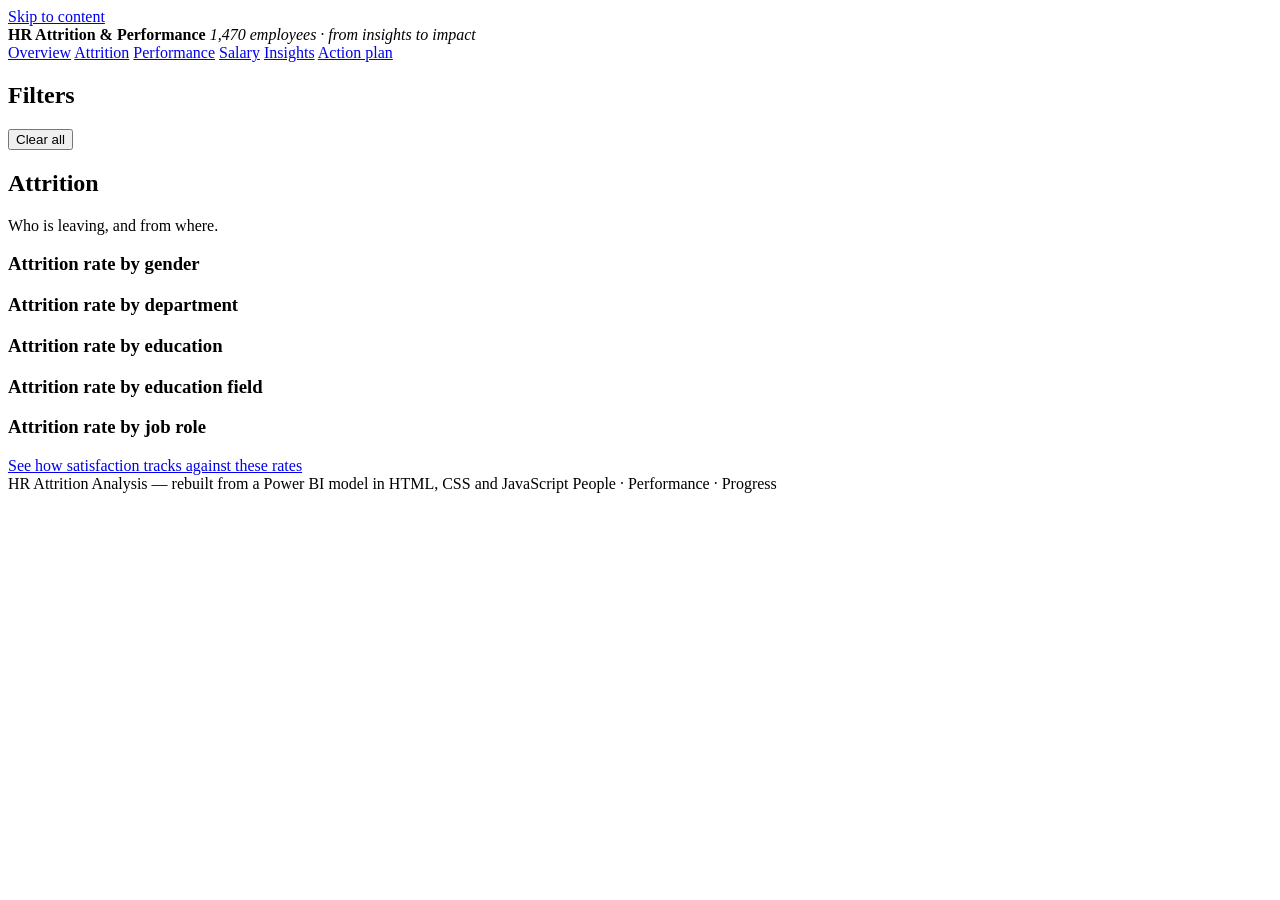
==== attrition.html @ 7fa28bf4 "Add files via upload" ====
<!DOCTYPE html>
<html lang="en">
<head>
<meta charset="utf-8">
<meta name="viewport" content="width=device-width, initial-scale=1">
<title>Attrition &middot; HR Attrition Analysis</title>
<meta name="description" content="Attrition rate by gender, department, education and job role.">
<link rel="preconnect" href="https://fonts.googleapis.com">
<link rel="preconnect" href="https://fonts.gstatic.com" crossorigin>
<link href="https://fonts.googleapis.com/css2?family=Archivo:wght@400;500;600;800&display=swap" rel="stylesheet">
<link rel="stylesheet" href="css/style.css">
</head>
<body data-page="attrition">

<a class="skip" href="#main">Skip to content</a>

<header class="topbar">
  <div class="brand">
    <span class="mark" aria-hidden="true"></span>
    <span>
      <b>HR Attrition &amp; Performance</b>
      <i>1,470 employees &middot; from insights to impact</i>
    </span>
  </div>
  <nav class="tabs" aria-label="Report pages">
    <a href="index.html">Overview</a>
    <a href="attrition.html" aria-current="page">Attrition</a>
    <a href="performance.html">Performance</a>
    <a href="salary.html">Salary</a>
    <a href="insights.html">Insights</a>
    <a href="action-plan.html">Action plan</a>
  </nav>
</header>

<div class="shell">

  <aside class="filters" id="filters" aria-label="Filters">
    <div class="filters-head">
      <h2>Filters</h2>
      <button type="button" id="reset">Clear all</button>
    </div>
    <div id="filter-groups"></div>
    <p class="scope" id="scope"></p>
  </aside>

  <main id="main">
    <div class="page-head">
      <h2>Attrition</h2>
      <p>Who is leaving, and from where.</p>
    </div>

    <div class="kpis" id="kpis2"></div>

    <div class="grid two">
      <article class="card">
        <h3>Attrition rate by gender</h3>
        <div class="chart" id="atGender"></div>
      </article>
      <article class="card">
        <h3>Attrition rate by department</h3>
        <div class="chart" id="atDept"></div>
      </article>
    </div>

    <div class="grid two">
      <article class="card">
        <h3>Attrition rate by education</h3>
        <div class="chart" id="atEdu"></div>
      </article>
      <article class="card">
        <h3>Attrition rate by education field</h3>
        <div class="chart" id="atField"></div>
      </article>
    </div>

    <article class="card">
      <h3>Attrition rate by job role</h3>
      <div class="chart" id="atRole"></div>
    </article>

    <nav class="next">
      <a href="performance.html">See how satisfaction tracks against these rates</a>
    </nav>

  </main>
</div>

<footer class="foot">
  <span>HR Attrition Analysis &mdash; rebuilt from a Power BI model in HTML, CSS and JavaScript</span>
  <span>People &middot; Performance &middot; Progress</span>
</footer>

<div class="tip" id="tip" role="status" aria-live="polite"></div>

<script src="js/data.js"></script>
<script src="js/charts.js"></script>
<script src="js/app.js"></script>
</body>
</html>
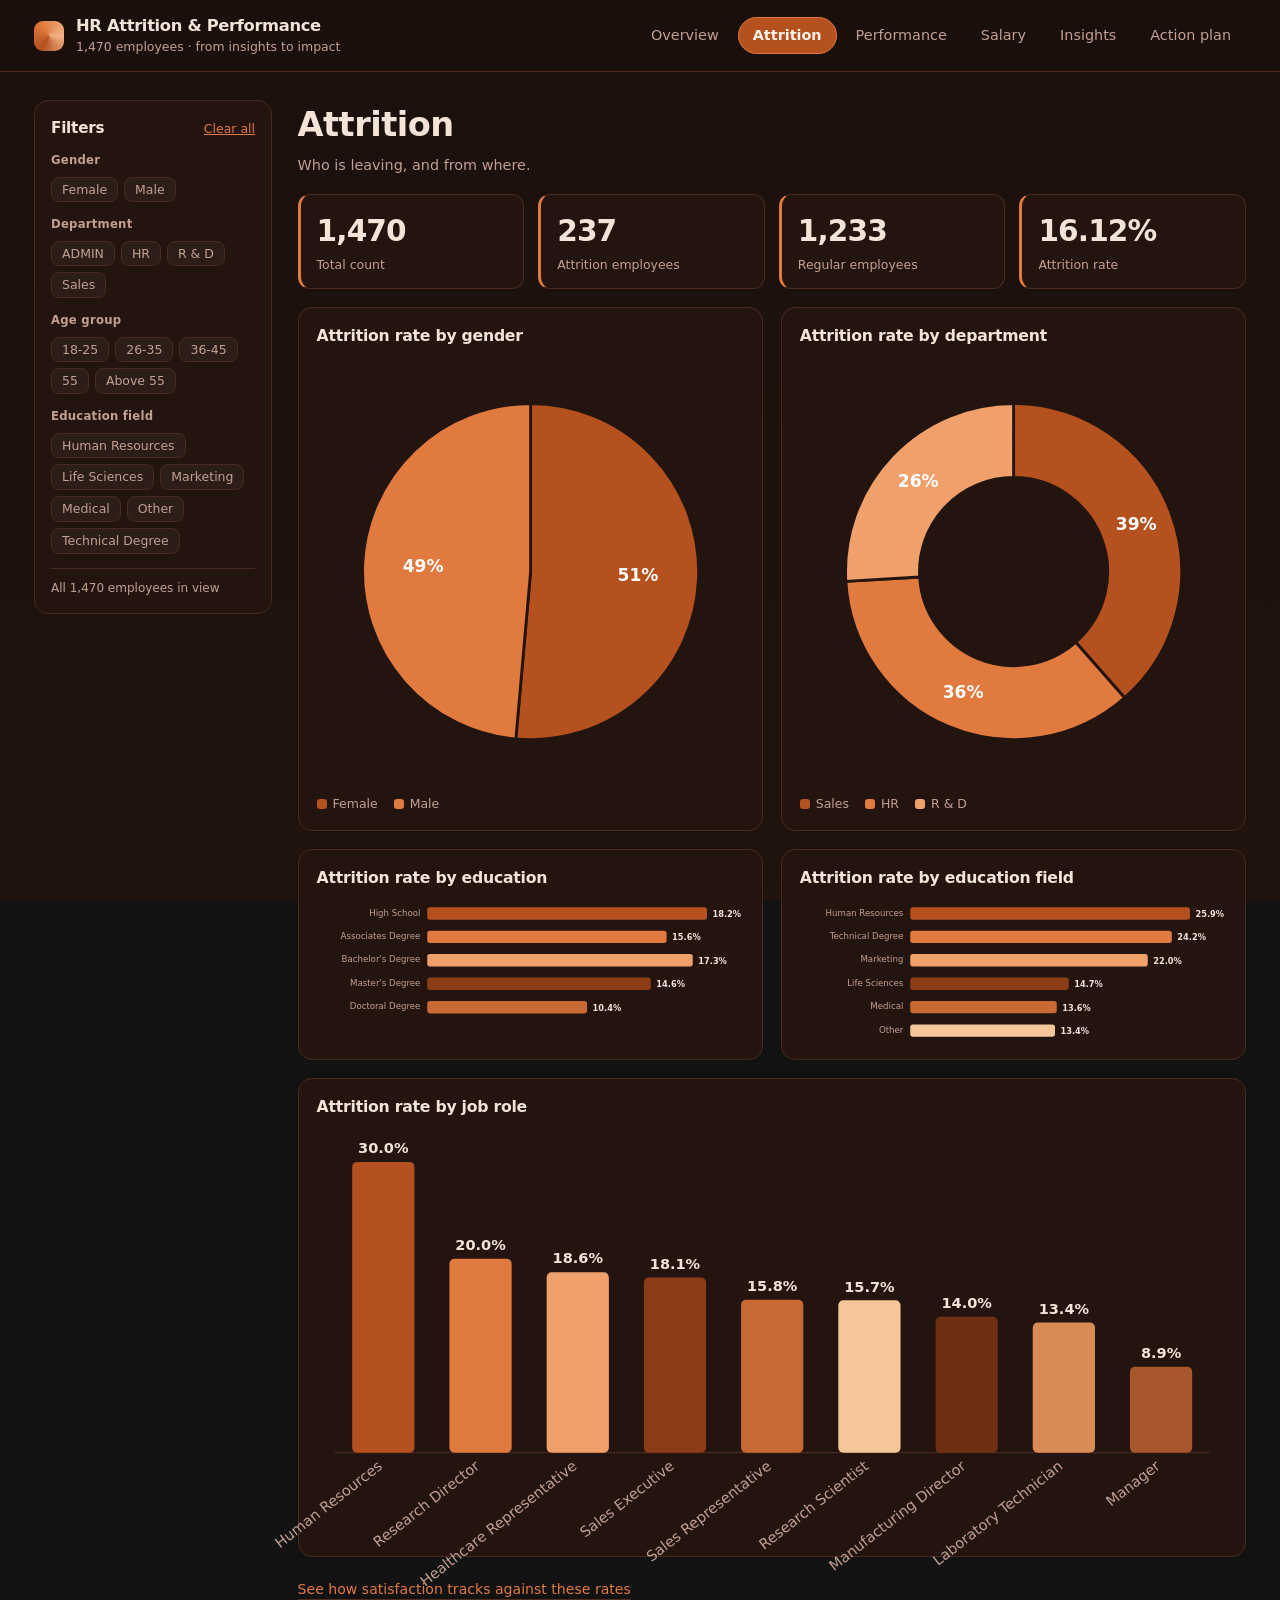
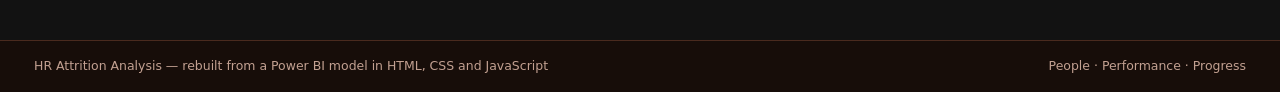
==== commit 0562f4d8: "Update stylesheet and script paths in attrition.html" ====
--- a/attrition.html
+++ b/attrition.html
@@ -8,7 +8,7 @@
 <link rel="preconnect" href="https://fonts.googleapis.com">
 <link rel="preconnect" href="https://fonts.gstatic.com" crossorigin>
 <link href="https://fonts.googleapis.com/css2?family=Archivo:wght@400;500;600;800&display=swap" rel="stylesheet">
-<link rel="stylesheet" href="css/style.css">
+<link rel="stylesheet" href="style.css">
 </head>
 <body data-page="attrition">
 
@@ -92,8 +92,8 @@
 
 <div class="tip" id="tip" role="status" aria-live="polite"></div>
 
-<script src="js/data.js"></script>
-<script src="js/charts.js"></script>
-<script src="js/app.js"></script>
+<script src="data.js"></script>
+<script src="charts.js"></script>
+<script src="app.js"></script>
 </body>
 </html>
--- a/style.css
+++ b/style.css
@@ -0,0 +1,163 @@
+/* HR Attrition dashboard — palette carried over from the Power BI report */
+:root{
+  --ink:#1b100c;
+  --ink-2:#24140f;
+  --panel:#2e1a13;
+  --line:#4a2a1e;
+  --rust:#b5501f;
+  --copper:#e07a3f;
+  --peach:#f6dbc8;
+  --sand:#c9a18b;
+  --text:#f4e3d7;
+  --muted:#c2a091;
+  --good:#8fae6e;
+  --radius:14px;
+  color-scheme:dark;
+}
+*{box-sizing:border-box}
+html,body{margin:0}
+body{
+  background:
+    radial-gradient(1100px 600px at 82% -10%, #40201400 0%, transparent 60%),
+    linear-gradient(180deg,#1b100c 0%, #20130e 100%);
+  background-attachment:fixed;
+  color:var(--text);
+  font-family:Archivo,"Segoe UI",system-ui,-apple-system,sans-serif;
+  font-size:16px;
+  line-height:1.5;
+  -webkit-font-smoothing:antialiased;
+}
+h1,h2,h3{margin:0;font-weight:800;letter-spacing:-.015em}
+p{margin:0}
+button{font:inherit;color:inherit;cursor:pointer}
+.skip{position:absolute;left:-999px}
+.skip:focus{left:12px;top:12px;background:var(--copper);color:#231008;padding:8px 14px;border-radius:8px;z-index:50}
+:focus-visible{outline:2px solid var(--copper);outline-offset:2px;border-radius:6px}
+
+/* header */
+.topbar{
+  position:sticky;top:0;z-index:20;
+  display:flex;flex-wrap:wrap;gap:14px;align-items:center;justify-content:space-between;
+  padding:14px clamp(16px,3vw,34px);
+  background:rgba(27,16,12,.92);
+  backdrop-filter:blur(8px);
+  border-bottom:1px solid var(--line);
+}
+.brand{display:flex;align-items:center;gap:12px}
+.brand .mark{
+  width:30px;height:30px;border-radius:9px;flex:none;
+  background:conic-gradient(from 210deg,var(--rust),var(--copper),#f2b183,var(--rust));
+}
+.brand b{display:block;font-size:1.02rem;letter-spacing:-.02em}
+.brand i{display:block;font-style:normal;font-size:.78rem;color:var(--muted)}
+.tabs{display:flex;flex-wrap:wrap;gap:4px}
+.tabs a{
+  display:inline-block;text-decoration:none;
+  border:1px solid transparent;
+  padding:7px 14px;border-radius:999px;color:var(--muted);font-weight:500;font-size:.9rem;
+}
+.tabs a:hover{color:var(--text);background:#ffffff0d}
+.tabs a[aria-current="page"]{background:var(--rust);border-color:var(--copper);color:#fff2e8;font-weight:600}
+
+/* layout */
+.shell{display:grid;grid-template-columns:238px minmax(0,1fr);gap:clamp(16px,2vw,26px);
+  padding:clamp(16px,2.4vw,28px) clamp(16px,3vw,34px) 40px;align-items:start}
+main{min-width:0;display:grid;gap:18px}
+
+/* filters */
+.filters{position:sticky;top:78px;background:var(--ink-2);border:1px solid var(--line);border-radius:var(--radius);padding:16px}
+.filters-head{display:flex;align-items:baseline;justify-content:space-between;margin-bottom:12px}
+.filters-head h2{font-size:.95rem}
+.filters-head button{background:none;border:0;color:var(--copper);font-size:.78rem;padding:0;text-decoration:underline}
+.fgroup{margin-bottom:14px}
+.fgroup h4{margin:0 0 7px;font-size:.73rem;font-weight:600;color:var(--muted);letter-spacing:.02em}
+.chips{display:flex;flex-wrap:wrap;gap:6px}
+.chip{
+  background:#ffffff0a;border:1px solid var(--line);color:var(--muted);
+  padding:5px 10px;border-radius:8px;font-size:.78rem;line-height:1.1;
+}
+.chip:hover{border-color:var(--copper);color:var(--text)}
+.chip[aria-pressed="true"]{background:var(--rust);border-color:var(--copper);color:#fff3e9;font-weight:600}
+.scope{margin-top:6px;font-size:.75rem;color:var(--muted);border-top:1px solid var(--line);padding-top:10px}
+
+/* cards */
+.card{background:var(--ink-2);border:1px solid var(--line);border-radius:var(--radius);padding:16px 18px 10px}
+.card h3{font-size:.98rem}
+.card .note{font-size:.78rem;color:var(--muted);margin-top:2px}
+.chart{margin-top:10px}
+.chart svg{display:block;width:100%;height:auto;overflow:visible}
+.grid{display:grid;gap:18px}
+.grid.two{grid-template-columns:repeat(auto-fit,minmax(330px,1fr))}
+
+/* hero */
+.hero{
+  display:grid;grid-template-columns:minmax(220px,.85fr) minmax(280px,1.15fr);gap:clamp(18px,3vw,40px);
+  align-items:center;
+  background:linear-gradient(135deg,#3a1d13 0%,#2a1711 55%,#241410 100%);
+  border:1px solid var(--line);border-radius:var(--radius);padding:clamp(20px,3vw,34px);
+}
+.hero-label{font-size:.82rem;color:var(--peach);opacity:.75}
+.hero-number{font-size:clamp(3.6rem,9vw,6rem);font-weight:800;line-height:.92;letter-spacing:-.045em;
+  font-variant-numeric:tabular-nums;color:#fff}
+.hero-sub{margin-top:8px;font-size:.92rem;color:var(--muted);max-width:34ch}
+.hero-split{display:grid;gap:10px}
+.split-row{display:grid;grid-template-columns:96px minmax(0,1fr) 74px;gap:12px;align-items:center;font-size:.85rem}
+.split-row b{font-weight:500;color:var(--muted)}
+.split-row span{text-align:right;font-variant-numeric:tabular-nums}
+.bar{height:10px;border-radius:999px;background:#ffffff14;overflow:hidden}
+.bar i{display:block;height:100%;border-radius:999px;background:linear-gradient(90deg,var(--rust),var(--copper))}
+.bar.stay i{background:linear-gradient(90deg,#5c7a45,var(--good))}
+
+/* kpis */
+.kpis{display:grid;grid-template-columns:repeat(auto-fit,minmax(170px,1fr));gap:14px}
+.kpi{background:var(--ink-2);border:1px solid var(--line);border-left:3px solid var(--copper);
+  border-radius:12px;padding:14px 16px}
+.kpi b{display:block;font-size:1.85rem;font-weight:800;letter-spacing:-.03em;font-variant-numeric:tabular-nums}
+.kpi span{display:block;font-size:.78rem;color:var(--muted);margin-top:2px}
+
+/* prose pages */
+.shell.wide{grid-template-columns:minmax(0,1fr)}
+.next{margin-top:4px;font-size:.88rem}
+.next a{color:var(--copper);text-decoration:none;border-bottom:1px solid #b5501f66;padding-bottom:2px}
+.next a:hover{color:var(--peach);border-color:var(--copper)}
+.steps-card{padding-bottom:18px}
+.page-head h2{font-size:clamp(1.5rem,3.4vw,2.1rem)}
+.page-head p{color:var(--muted);font-size:.9rem;margin-top:4px}
+.insights,.plan{display:grid;grid-template-columns:repeat(auto-fit,minmax(290px,1fr));gap:16px}
+.ins{background:var(--ink-2);border:1px solid var(--line);border-radius:var(--radius);padding:16px 18px}
+.ins h3{font-size:.95rem;display:flex;align-items:center;gap:9px}
+.ins h3 em{font-style:normal;font-size:.72rem;font-weight:600;color:var(--peach);
+  background:var(--rust);width:22px;height:22px;flex:none;border-radius:50%;
+  display:grid;place-items:center}
+.ins h4{margin:0;font-size:.78rem;font-weight:500;color:var(--muted)}
+.ins ul{margin:10px 0 0;padding-left:17px;display:grid;gap:7px}
+.ins li{font-size:.86rem;color:#e7d2c4;max-width:46ch}
+.ins li b{color:#fff;font-weight:600}
+.steps{margin:0;padding-left:20px;display:grid;gap:8px;font-size:.9rem;color:#e7d2c4}
+.pull{font-size:1.02rem;color:var(--peach);border-left:3px solid var(--rust);padding-left:14px;font-weight:500}
+
+/* chart bits */
+.legend{display:flex;flex-wrap:wrap;gap:8px 16px;margin:10px 0 6px;font-size:.78rem;color:var(--muted)}
+.legend span{display:flex;align-items:center;gap:6px}
+.legend i{width:10px;height:10px;border-radius:3px;flex:none}
+.empty{padding:26px 0;color:var(--muted);font-size:.85rem;text-align:center}
+.tip{
+  position:fixed;pointer-events:none;opacity:0;transform:translate(-50%,-140%);
+  background:#3a2016;border:1px solid var(--copper);border-radius:9px;
+  padding:6px 10px;font-size:.78rem;white-space:nowrap;z-index:40;transition:opacity .12s
+}
+.tip.on{opacity:1}
+.seg text{font-variant-numeric:tabular-nums}
+
+.foot{
+  display:flex;flex-wrap:wrap;gap:10px;justify-content:space-between;
+  padding:16px clamp(16px,3vw,34px);border-top:1px solid var(--line);
+  font-size:.78rem;color:var(--muted);background:#170d09
+}
+
+@media (max-width:900px){
+  .shell{grid-template-columns:1fr}
+  .filters{position:static}
+  .hero{grid-template-columns:1fr}
+}
+@media (prefers-reduced-motion:reduce){*{transition:none!important;animation:none!important}}
